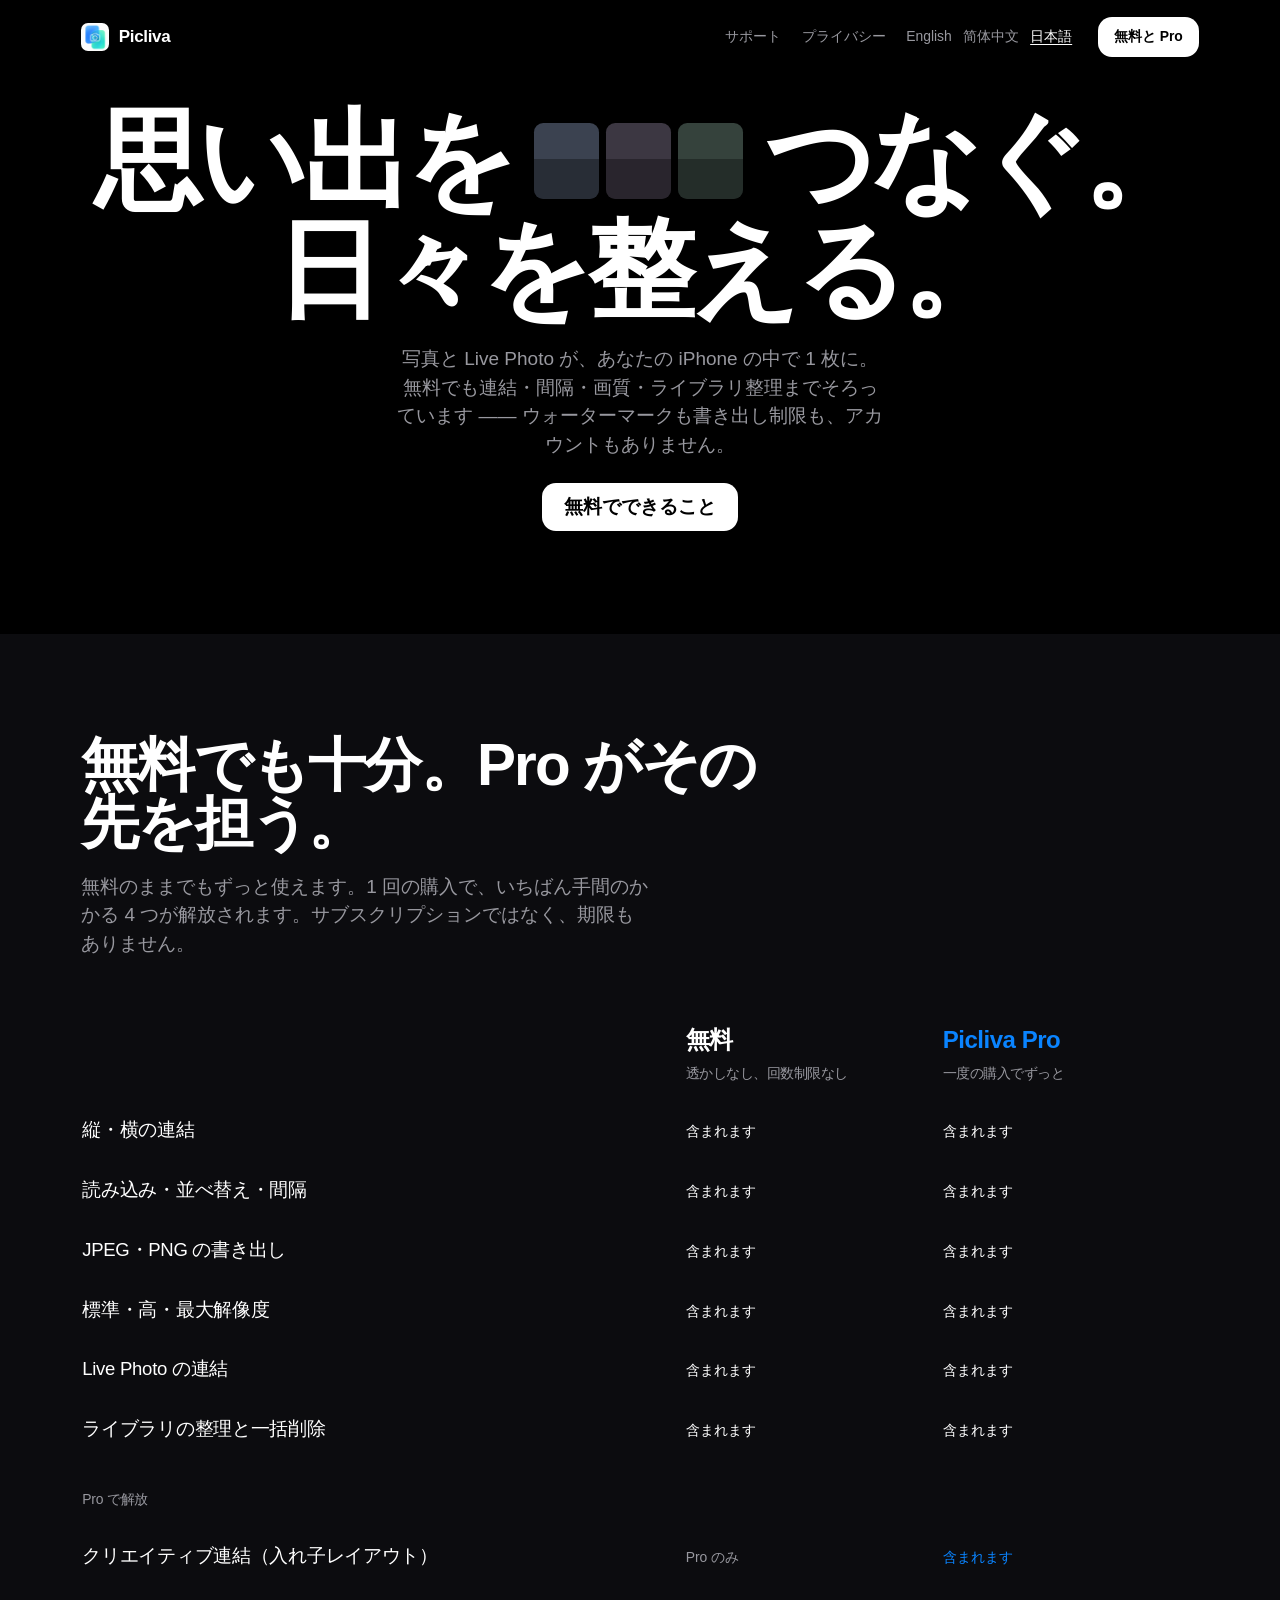
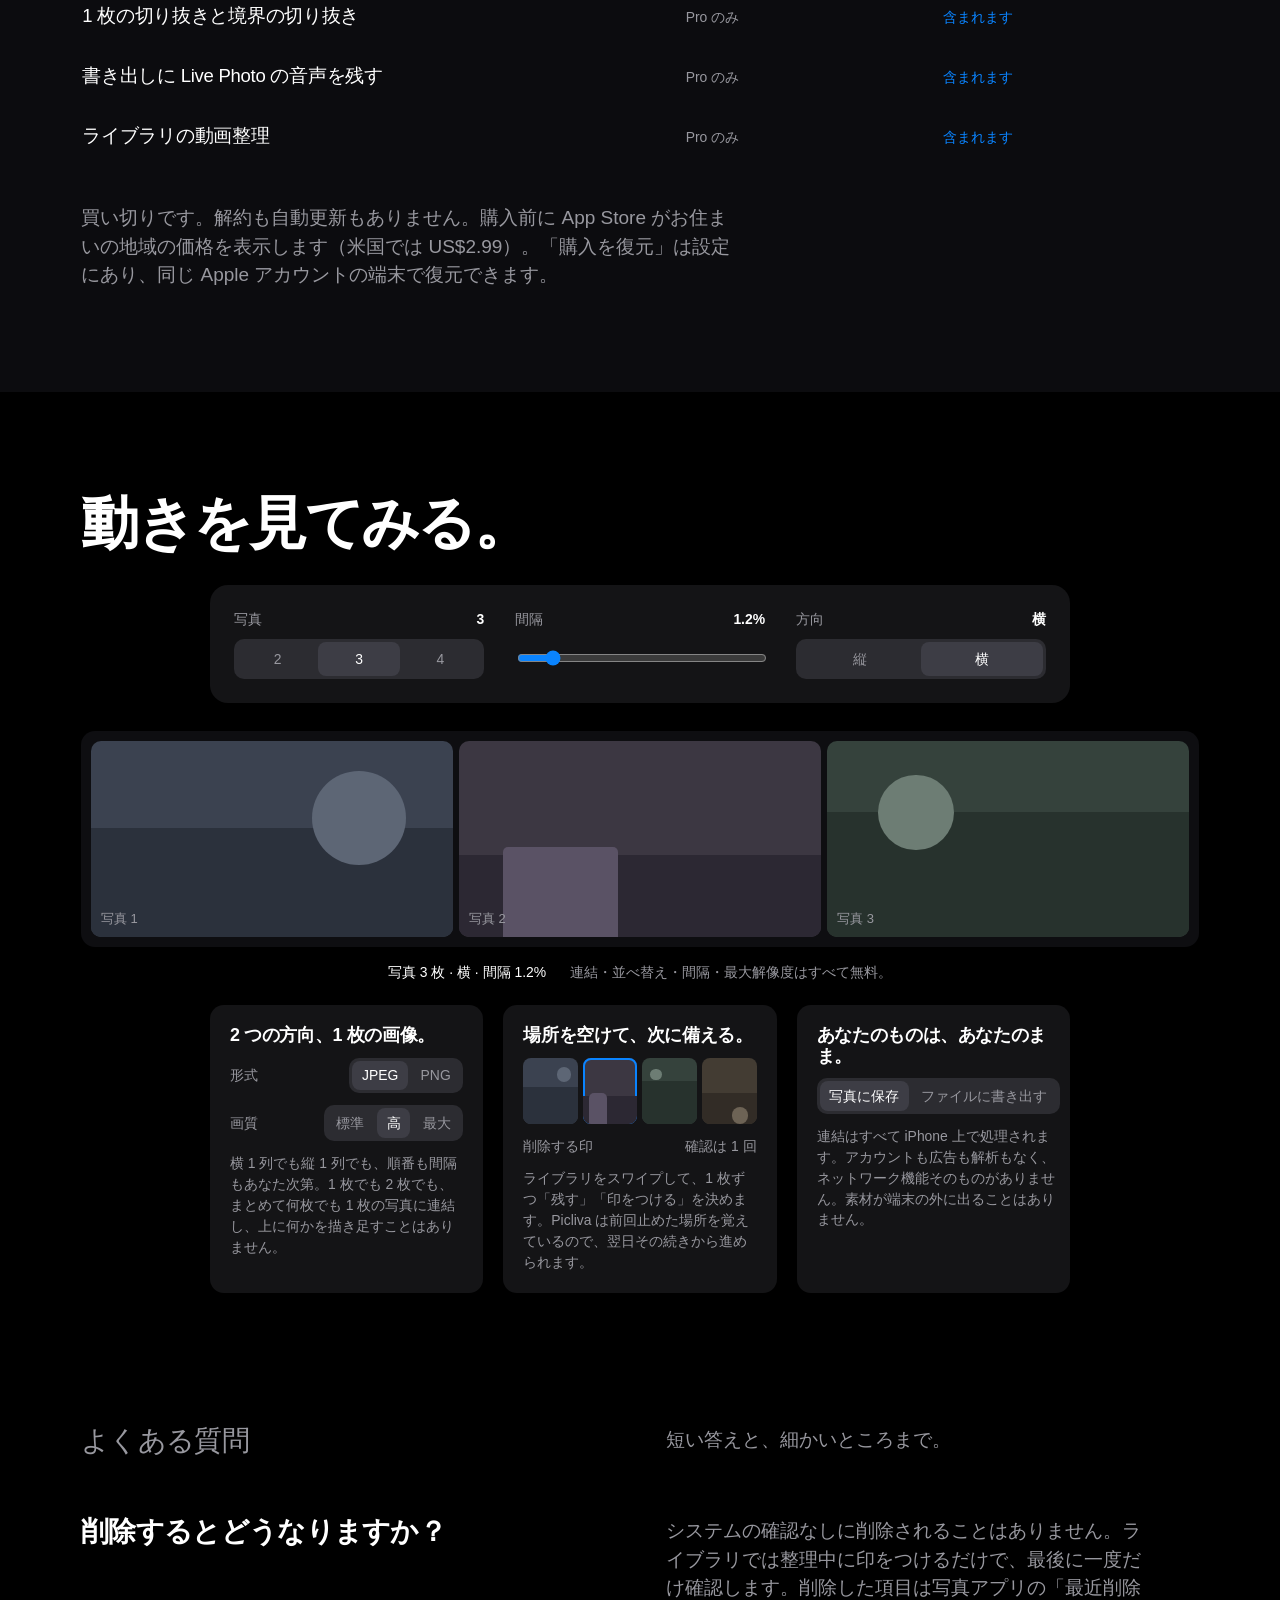
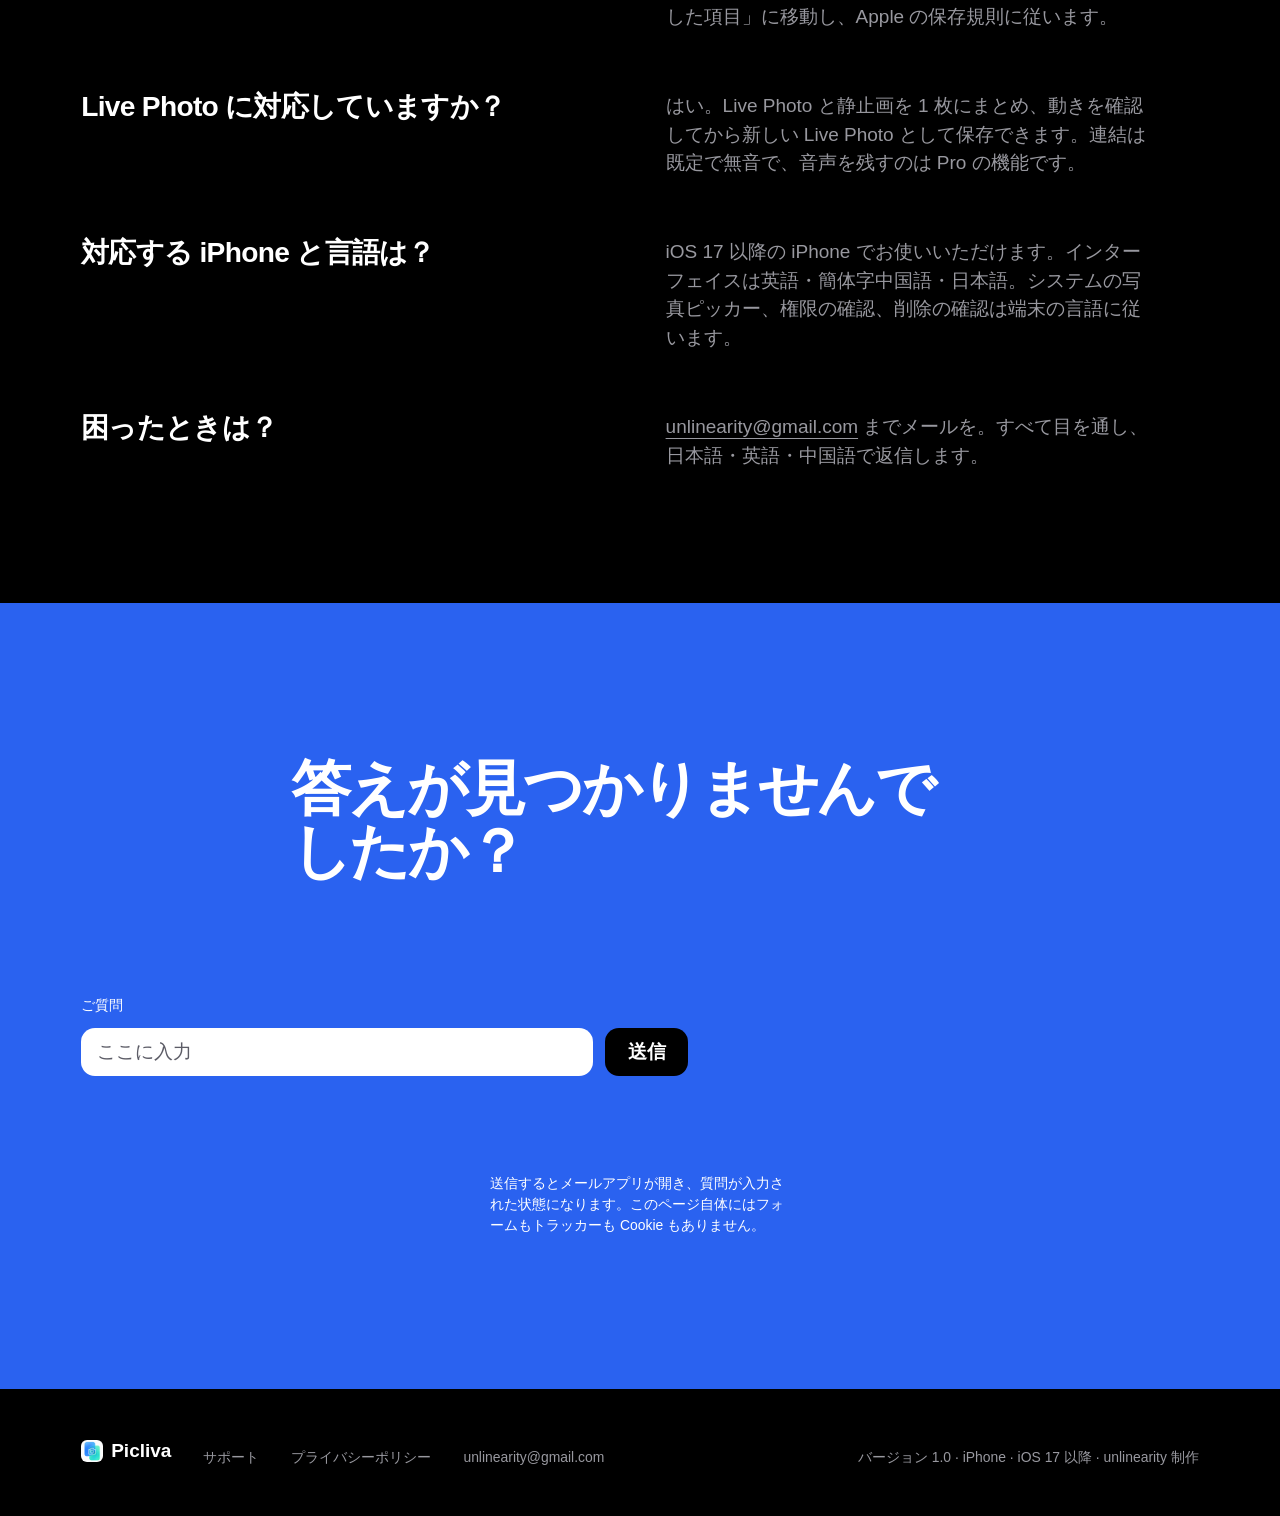
==== index-ja.html @ 8fb42577 "Add Picliva marketing site with support and privacy pages Rebuild the Picliva site as a three-langua" ====
<!doctype html>
<html lang="ja">
<head>
<meta charset="utf-8">
<meta name="viewport" content="width=device-width, initial-scale=1">
<meta name="color-scheme" content="dark">
<meta name="description" content="Picliva は写真と Live Photo を iPhone の上で 1 枚にまとめ、ライブラリの場所を空けます。無料で使えて、残りは買い切りで解放。">
<title>Picliva — 思い出をつなぐ、日々を整える</title>
<link rel="icon" href="assets/picliva.png">
<link rel="preconnect" href="https://api.fontshare.com">
<link rel="preconnect" href="https://cdn.fontshare.com" crossorigin>
<link href="https://api.fontshare.com/v2/css?f[]=general-sans@400,500,600,700&display=swap" rel="stylesheet">
<link rel="stylesheet" href="styles.css">
<script>document.documentElement.className += ' js';</script>
</head>
<body>
<a class="skip" href="#main">本文へ移動</a>

<header class="bar">
  <a class="brand" href="index-ja.html"><img src="assets/picliva.png" alt="" width="28" height="28">Picliva</a>
  <div class="barutility">
    <a href="support-ja.html">サポート</a>
    <a href="privacy-ja.html">プライバシー</a>
    <nav class="langs" aria-label="Language">
      <a lang="en" hreflang="en" href="index.html">English</a>
      <a lang="zh-Hans" hreflang="zh-Hans" href="index-zh-hans.html">简体中文</a>
      <a lang="ja" hreflang="ja" href="index-ja.html" aria-current="true">日本語</a>
    </nav>
  </div>
  <a class="btn small barcta" href="#plans">無料と Pro</a>
</header>

<main id="main">

  <section class="hero wrap">
    <h1 class="sentence" data-enter>
      <span class="line">思い出を<span class="strip" data-ui aria-hidden="true"><i></i><i></i><i></i></span>つなぐ。</span>
      <span class="line">日々を整える。</span>
    </h1>
    <p class="sub" data-enter style="--d:90ms">写真と Live&nbsp;Photo が、あなたの iPhone の中で 1 枚に。無料でも連結・間隔・画質・ライブラリ整理までそろっています &#8212;&#8212; ウォーターマークも書き出し制限も、アカウントもありません。</p>
    <p class="act" data-enter style="--d:140ms">
      <a class="btn" href="#plans">無料でできること</a>
    </p>
  </section>

  <section class="plans" id="plans">
   <div class="wrap">
    <h2 data-enter>無料でも十分。Pro がその先を担う。</h2>
    <p class="introrow" data-enter style="--d:80ms">無料のままでもずっと使えます。1 回の購入で、いちばん手間のかかる 4 つが解放されます。サブスクリプションではなく、期限もありません。</p>

    <table class="ptable" data-enter style="--d:120ms">
      <colgroup><col class="c1"><col class="c2"><col class="c3"></colgroup>
      <thead>
        <tr>
          <th scope="col">&nbsp;</th>
          <th scope="col" class="free">無料<span class="price">透かしなし、回数制限なし</span></th>
          <th scope="col" class="pro">Picliva Pro<span class="price">一度の購入でずっと</span></th>
        </tr>
      </thead>
      <tbody>
        <tr><th scope="row">縦・横の連結</th><td class="yes" data-plan="無料">含まれます</td><td class="yes" data-plan="Pro">含まれます</td></tr>
        <tr><th scope="row">読み込み・並べ替え・間隔</th><td class="yes" data-plan="無料">含まれます</td><td class="yes" data-plan="Pro">含まれます</td></tr>
        <tr><th scope="row">JPEG・PNG の書き出し</th><td class="yes" data-plan="無料">含まれます</td><td class="yes" data-plan="Pro">含まれます</td></tr>
        <tr><th scope="row">標準・高・最大解像度</th><td class="yes" data-plan="無料">含まれます</td><td class="yes" data-plan="Pro">含まれます</td></tr>
        <tr><th scope="row">Live Photo の連結</th><td class="yes" data-plan="無料">含まれます</td><td class="yes" data-plan="Pro">含まれます</td></tr>
        <tr><th scope="row">ライブラリの整理と一括削除</th><td class="yes" data-plan="無料">含まれます</td><td class="yes" data-plan="Pro">含まれます</td></tr>

        <tr class="group"><th scope="colgroup" colspan="3">Pro で解放</th></tr>
        <tr><th scope="row">クリエイティブ連結（入れ子レイアウト）</th><td data-plan="無料">Pro のみ</td><td class="pro-only" data-plan="Pro">含まれます</td></tr>
        <tr><th scope="row">1 枚の切り抜きと境界の切り抜き</th><td data-plan="無料">Pro のみ</td><td class="pro-only" data-plan="Pro">含まれます</td></tr>
        <tr><th scope="row">書き出しに Live Photo の音声を残す</th><td data-plan="無料">Pro のみ</td><td class="pro-only" data-plan="Pro">含まれます</td></tr>
        <tr><th scope="row">ライブラリの動画整理</th><td data-plan="無料">Pro のみ</td><td class="pro-only" data-plan="Pro">含まれます</td></tr>
      </tbody>
    </table>

    <p class="foot" data-enter>買い切りです。解約も自動更新もありません。購入前に App Store がお住まいの地域の価格を表示します（米国では US$2.99）。「購入を復元」は設定にあり、同じ Apple アカウントの端末で復元できます。</p>
   </div>
  </section>

  <section class="work wrap" id="demo">
    <h2 data-enter>動きを見てみる。</h2>

    <div class="rail" data-enter style="--d:200ms">
      <div class="ctl" data-enter style="--d:60ms">
        <span class="lab">写真 <b data-out="count">3</b></span>
        <div class="seg" role="group" aria-label="連結する写真の枚数">
          <button type="button" data-count="2" aria-pressed="false">2</button>
          <button type="button" data-count="3" aria-pressed="true">3</button>
          <button type="button" data-count="4" aria-pressed="false">4</button>
        </div>
      </div>
      <div class="ctl" data-enter style="--d:120ms">
        <span class="lab">間隔 <b data-out="gap">1.2%</b></span>
        <input type="range" min="0" max="10" step="0.1" value="1.2" aria-label="写真の間隔">
      </div>
      <div class="ctl" data-enter style="--d:180ms">
        <span class="lab">方向 <b data-out="dir">横</b></span>
        <div class="seg" role="group" aria-label="連結の方向">
          <button type="button" data-dir="vertical" aria-pressed="false">縦</button>
          <button type="button" data-dir="horizontal" aria-pressed="true">横</button>
        </div>
      </div>
    </div>

    <div class="demo">
      <div class="board" id="board" data-ui data-dir="horizontal" role="img" aria-label="写真 3 枚を横 1 列に連結した状態。間隔は自由に変えられます。"></div>
      <div class="boardmeta">
        <span class="live" data-out="live">写真 3 枚 &#183; 横 &#183; 間隔 1.2%</span>
        <span class="free">連結・並べ替え・間隔・最大解像度はすべて無料。</span>
      </div>

      <div class="flow" data-enter style="--d:240ms">
        <div class="flowcell" data-ui role="img" aria-label="書き出しの設定：JPEG または PNG、標準・高・最大解像度。">
          <p class="ftitle">2 つの方向、1 枚の画像。</p>
          <div class="frow"><span>形式</span><span class="chips"><i class="on">JPEG</i><i>PNG</i></span></div>
          <div class="frow"><span>画質</span><span class="chips"><i>標準</i><i class="on">高</i><i>最大</i></span></div>
          <p class="fnote">横 1 列でも縦 1 列でも、順番も間隔もあなた次第。1 枚でも 2 枚でも、まとめて何枚でも 1 枚の写真に連結し、上に何かを描き足すことはありません。</p>
        </div>
        <div class="flowcell" data-ui role="img" aria-label="ライブラリの整理：削除する印をつけ、最後にシステムの確認は 1 回だけ。">
          <p class="ftitle">場所を空けて、次に備える。</p>
          <div class="fthumbs" aria-hidden="true"><i class="shot"></i><i class="shot v2 marked"></i><i class="shot v3"></i><i class="shot v4"></i></div>
          <div class="frow"><span>削除する印</span><span>確認は 1 回</span></div>
          <p class="fnote">ライブラリをスワイプして、1 枚ずつ「残す」「印をつける」を決めます。Picliva は前回止めた場所を覚えているので、翌日その続きから進められます。</p>
        </div>
        <div class="flowcell" data-ui role="img" aria-label="保存：写真に保存するかファイルに書き出す。常に新しい項目として保存されます。">
          <p class="ftitle">あなたのものは、あなたのまま。</p>
          <div class="frow"><span class="chips"><i class="on">写真に保存</i><i>ファイルに書き出す</i></span></div>
          <p class="fnote">連結はすべて iPhone 上で処理されます。アカウントも広告も解析もなく、ネットワーク機能そのものがありません。素材が端末の外に出ることはありません。</p>
        </div>
      </div>
    </div>
  </section>

  <section class="faq wrap">
    <div class="faqrow head"><h3 data-enter>よくある質問</h3><p data-enter style="--d:60ms">短い答えと、細かいところまで。</p></div>
    <div class="faqrow"><h3 data-enter>削除するとどうなりますか？</h3><p data-enter style="--d:60ms">システムの確認なしに削除されることはありません。ライブラリでは整理中に印をつけるだけで、最後に一度だけ確認します。削除した項目は写真アプリの「最近削除した項目」に移動し、Apple の保存規則に従います。</p></div>
    <div class="faqrow"><h3 data-enter>Live Photo に対応していますか？</h3><p data-enter style="--d:60ms">はい。Live Photo と静止画を 1 枚にまとめ、動きを確認してから新しい Live Photo として保存できます。連結は既定で無音で、音声を残すのは Pro の機能です。</p></div>
    <div class="faqrow"><h3 data-enter>対応する iPhone と言語は？</h3><p data-enter style="--d:60ms">iOS 17 以降の iPhone でお使いいただけます。インターフェイスは英語・簡体字中国語・日本語。システムの写真ピッカー、権限の確認、削除の確認は端末の言語に従います。</p></div>
    <div class="faqrow"><h3 data-enter>困ったときは？</h3><p data-enter style="--d:60ms"><a class="link" href="mailto:unlinearity@gmail.com">unlinearity@gmail.com</a> までメールを。すべて目を通し、日本語・英語・中国語で返信します。</p></div>
  </section>

  <section class="ask" id="ask">
    <div class="in">
      <p class="closing" data-enter>答えが見つかりませんでしたか？</p>
      <form class="askform" id="askform">
        <label for="q">ご質問</label>
        <input id="q" type="text" placeholder="ここに入力" autocomplete="off">
        <button type="submit" class="btn">送信</button>
      </form>
      <p class="hint" data-enter style="--d:80ms">送信するとメールアプリが開き、質問が入力された状態になります。このページ自体にはフォームもトラッカーも Cookie もありません。</p>
    </div>
  </section>

</main>

<footer>
  <div class="in">
    <span class="brandline"><img src="assets/picliva.png" alt="" width="22" height="22">Picliva</span>
    <a href="support-ja.html">サポート</a>
    <a href="privacy-ja.html">プライバシーポリシー</a>
    <a href="mailto:unlinearity@gmail.com">unlinearity@gmail.com</a>
    <p class="sp">バージョン 1.0 &#183; iPhone &#183; iOS 17 以降 &#183; unlinearity 制作</p>
  </div>
</footer>

<script>
(function () {
  var strip = document.querySelector('.strip');
  var board = document.getElementById('board');
  var out = {
    count: document.querySelector('[data-out="count"]'),
    gap: document.querySelector('[data-out="gap"]'),
    dir: document.querySelector('[data-out="dir"]'),
    live: document.querySelector('[data-out="live"]')
  };
  var state = { count: 3, gap: 1.2, dir: 'horizontal' };
  var DIR = { horizontal: '\u6a2a', vertical: '\u7e26' };
  var PHOTO = '\u5199\u771f ';

  function tile(index) {
    var s = document.createElement('span');
    s.className = 'slot shot v' + (index % 4 + 1);
    var n = document.createElement('span');
    n.className = 'sn';
    s.appendChild(n);
    return s;
  }

  function render() {
    while (board.children.length > state.count) board.removeChild(board.lastChild);
    while (board.children.length < state.count) board.appendChild(tile(board.children.length));
    for (var i = 0; i < board.children.length; i++) {
      var label = board.children[i].querySelector('.sn');
      if (label) label.textContent = state.count > 1 ? PHOTO + (i + 1) : PHOTO;
    }
    board.setAttribute('data-dir', state.dir);
    board.style.setProperty('--board-gap', (2 + state.gap * 4).toFixed(1) + 'px');
    strip.style.setProperty('--gapem', (0.05 + state.gap * 0.015).toFixed(3) + 'em');
    if (out.count) out.count.textContent = String(state.count);
    if (out.gap) out.gap.textContent = state.gap.toFixed(1) + '%';
    if (out.dir) out.dir.textContent = DIR[state.dir];
    if (out.live) out.live.textContent = '\u5199\u771f ' + state.count + ' \u679a \u00b7 ' + DIR[state.dir] + ' \u00b7 \u9593\u9694 ' + state.gap.toFixed(1) + '%';
    document.querySelectorAll('[data-count]').forEach(function (b) {
      b.setAttribute('aria-pressed', b.dataset.count === String(state.count) ? 'true' : 'false');
    });
    document.querySelectorAll('[data-dir]').forEach(function (b) {
      if (b.hasAttribute('aria-pressed')) b.setAttribute('aria-pressed', b.dataset.dir === state.dir ? 'true' : 'false');
    });
  }

  document.querySelectorAll('[data-count]').forEach(function (b) {
    b.addEventListener('click', function () { state.count = Number(b.dataset.count); render(); });
  });
  document.querySelectorAll('.seg [data-dir]').forEach(function (b) {
    b.addEventListener('click', function () { state.dir = b.dataset.dir; render(); });
  });
  var range = document.querySelector('input[type="range"]');
  if (range) range.addEventListener('input', function () { state.gap = Number(range.value); render(); });
  render();

  var items = document.querySelectorAll('[data-enter], .sentence');
  if (!('IntersectionObserver' in window)) {
    items.forEach(function (el) { el.classList.add('in'); });
  } else {
    var io = new IntersectionObserver(function (entries) {
      entries.forEach(function (e) {
        if (e.isIntersecting) { e.target.classList.add('in'); io.unobserve(e.target); }
      });
    }, { rootMargin: '0px 0px -10% 0px', threshold: 0.1 });
    items.forEach(function (el) { io.observe(el); });
  }

  var form = document.getElementById('askform');
  if (form) form.addEventListener('submit', function (e) {
    e.preventDefault();
    var q = document.getElementById('q').value.trim();
    var subject = encodeURIComponent('Picliva\uff1a' + (q || '\u3054\u8cea\u554f'));
    var body = encodeURIComponent(q ? q + '\n\n\uff08\u30a2\u30d7\u30ea\u306e\u30d0\u30fc\u30b8\u30e7\u30f3\u3001iOS \u306e\u30d0\u30fc\u30b8\u30e7\u30f3\u3001\u7aef\u672b\u306e\u6a5f\u7a2e\u3092\u3044\u305f\u3060\u3051\u308b\u3068\u52a9\u304b\u308a\u307e\u3059\u3002\uff09' : '');
    window.location.href = 'mailto:unlinearity@gmail.com?subject=' + subject + '&body=' + body;
  });
})();
</script>
</body>
</html>
---- styles.css ----
/* Picliva site.
   Black ground, one blue accent, flat surfaces only.
   Type: General Sans. No gradients, no shadows at rest, no 1px rules, no uppercase labels. */

:root {
  --bg: #000000;
  --ink: #ffffff;
  --muted: #98989f;
  --surface: #141416;
  --surface-2: #1e1e21;
  --surface-3: #2c2c31;
  --surface-4: #3d3d45;
  --field-tone: #0c0c0f;
  --panel: #17171b;
  --slot: #32323a;
  --accent: #0a84ff;
  --blue: #2a62f0;
  --btn-bg: #ffffff;
  --btn-ink: #000000;

  --step-small: clamp(0.8125rem, 0.79rem + 0.1vw, 0.875rem);
  --step-body: clamp(1.0625rem, 1rem + 0.25vw, 1.1875rem);
  --step-head: clamp(1.875rem, 1.25rem + 3vw, 3.75rem);

  --gut: clamp(1.25rem, 4vw, 3.5rem);
  --maxw: 1220px;
  --radius: 14px;
  --space: clamp(4rem, 8vw, 7rem);
}

*, *::before, *::after { box-sizing: border-box; }

html { -webkit-text-size-adjust: 100%; scroll-behavior: smooth; overflow-x: clip; }
@media (prefers-reduced-motion: reduce) { html { scroll-behavior: auto; } }

body {
  margin: 0;
  background: var(--bg);
  color: var(--ink);
  font-family: "General Sans", -apple-system, BlinkMacSystemFont, "Segoe UI",
               "Hiragino Sans", "Noto Sans JP", "PingFang SC", sans-serif;
  font-size: var(--step-body);
  line-height: 1.5;
  font-weight: 400;
  -webkit-font-smoothing: antialiased;
}

img { max-width: 100%; height: auto; display: block; }
a { color: inherit; }
p { margin: 0; }
h1, h2, h3 { margin: 0; font-weight: 700; letter-spacing: -0.03em; line-height: 1.0; }

.wrap { max-width: var(--maxw); margin-inline: auto; padding-inline: var(--gut); }
.muted { color: var(--muted); }

:focus-visible { outline: 3px solid var(--accent); outline-offset: 3px; border-radius: 6px; }

.skip {
  position: absolute; left: -9999px; top: 0; z-index: 20;
  background: var(--ink); color: var(--bg); padding: 0.7rem 1rem;
  border-radius: 0 0 var(--radius) 0; font-weight: 600; text-decoration: none;
}
.skip:focus { left: 0; }

/* ---------- bar ---------- */
.bar {
  display: grid; grid-template-columns: auto 1fr auto; align-items: center;
  column-gap: clamp(0.9rem, 2vw, 1.75rem); row-gap: 0.6rem;
  padding-block: 1.05rem; max-width: var(--maxw); margin-inline: auto;
  padding-inline: var(--gut);
}
.brand {
  display: inline-flex; align-items: center; gap: 0.6rem;
  font-weight: 700; letter-spacing: -0.02em; font-size: 1.0625rem; text-decoration: none;
}
.brand img { width: 28px; height: 28px; border-radius: 7px; }
.barutility {
  display: flex; flex-wrap: wrap; align-items: center; justify-self: end;
  gap: 0.45rem clamp(0.7rem, 1.6vw, 1.4rem);
}
.barutility > a { text-decoration: none; font-size: var(--step-small); color: var(--muted); }
.barutility > a:hover, .barutility > a:focus-visible { color: var(--ink); }
.barutility > a[aria-current="page"] { color: var(--ink); }
.barutility .langs { gap: 0.7rem; }
.barcta { justify-self: end; }
@media (max-width: 700px) {
  .bar { grid-template-columns: 1fr auto; }
  .bar .brand { grid-area: 1 / 1; }
  .barcta { grid-area: 1 / 2; }
  .barutility { grid-area: 2 / 1 / 3 / 3; justify-self: start; }
}

.btn {
  display: inline-flex; align-items: center; justify-content: center;
  min-height: 48px; padding: 0 1.4rem;
  background: var(--btn-bg); color: var(--btn-ink);
  border: 0; border-radius: var(--radius);
  font: inherit; font-weight: 600; font-size: var(--step-body);
  text-decoration: none; cursor: pointer;
  transition: transform 140ms ease, background-color 140ms ease;
}
.btn:hover { background: #e6e6ea; }
.btn:active { transform: scale(0.97); }
.btn.alt { background: var(--surface-2); color: var(--ink); }
.btn.alt:hover { background: var(--surface-3); }
.btn.small { min-height: 40px; padding: 0 1rem; font-size: var(--step-small); }

.link { color: var(--muted); text-decoration: underline; text-underline-offset: 0.25em; }
.link:hover { color: var(--ink); }

/* ---------- hero ---------- */
.hero { padding-block: clamp(1.25rem, 3.4vw, 2.25rem) 0; text-align: center; }
.hero .sentence {
  font-size: clamp(2.25rem, 9.2vw, 6.75rem);
  line-height: 0.95; letter-spacing: -0.045em;
  margin-inline: auto;
  display: flex; flex-direction: column; gap: 0.06em;
}
.hero .sentence .line { display: block; white-space: nowrap; }

.strip {
  display: inline-flex; flex-direction: row; align-items: stretch;
  gap: var(--gapem, 0.11em);
  height: 0.7em; margin-inline: 0.2em;
  vertical-align: baseline; position: relative; top: 0.01em;
}
.strip i {
  display: block; width: 0.6em; height: 100%; border-radius: 0.085em;
  background: #3b4250; position: relative; overflow: hidden;
}
.strip i::before {
  content: ""; position: absolute; inset: auto 0 0 0; height: 52%; background: rgba(0, 0, 0, 0.32);
}
.strip i:nth-child(2) { background: #3c3742; }
.strip i:nth-child(3) { background: #35423c; }
.strip i:nth-child(4) { background: #433c33; }

.hero .sub { margin: clamp(1rem, 2vw, 1.5rem) auto 0; max-width: 46ch; color: var(--muted); }
.hero .act { margin-top: clamp(1.25rem, 2vw, 1.5rem); display: flex; flex-wrap: wrap; gap: 0.75rem; justify-content: center; }

/* ---------- control rail ---------- */
.rail {
  margin: clamp(1.5rem, 2.6vw, 2rem) auto 0;
  display: grid; grid-template-columns: repeat(3, minmax(0, 1fr));
  gap: clamp(1rem, 2.4vw, 2rem);
  background: var(--surface); border-radius: 18px;
  padding: clamp(1rem, 2vw, 1.5rem);
  max-width: 860px; text-align: left;
}
@media (max-width: 760px) { .rail { grid-template-columns: 1fr; } }
.ctl { display: grid; gap: 0.6rem; align-content: start; }
.ctl .lab { font-size: var(--step-small); color: var(--muted); display: flex; justify-content: space-between; gap: 0.75rem; }
.ctl .lab b { color: var(--ink); font-weight: 600; font-variant-numeric: tabular-nums; }
.seg { display: flex; background: var(--surface-3); border-radius: 10px; padding: 3px; }
.seg > * {
  flex: 1; min-height: 34px; padding: 0 0.5rem;
  display: inline-flex; align-items: center; justify-content: center;
  border: 0; border-radius: 8px; background: transparent; color: var(--muted);
  font: inherit; font-size: var(--step-small); font-weight: 500; cursor: pointer;
  transition: background-color 140ms ease, color 140ms ease;
}
.seg > [aria-pressed="true"], .seg > .on { background: var(--surface-4); color: var(--ink); }
input[type="range"] { width: 100%; accent-color: var(--accent); min-height: 34px; }

/* ---------- hero board (interface fragment) ---------- */
.board {
  display: grid; gap: var(--board-gap, 8px);
  height: clamp(215px, 24vh, 250px);
  background: #0e0e11; border-radius: var(--radius); padding: 10px;
}
.board[data-dir="horizontal"] { grid-auto-flow: column; grid-auto-columns: minmax(0, 1fr); }
.board[data-dir="vertical"] { grid-auto-flow: row; grid-auto-rows: minmax(0, 1fr); }
.slot { background: var(--slot); border-radius: 10px; }
.board .slot { position: relative; overflow: hidden; }

/* Stand-ins for photographs: one flat tone plus two quiet shapes, drawn in CSS.
   No gradients, no stock imagery — an abstract frame that still reads as a picture. */
.shot { position: relative; overflow: hidden; background: #3b4250; }
.shot::before {
  content: ""; position: absolute; inset: auto 0 0 0; height: 56%; background: #2b313c;
}
.shot::after {
  content: ""; position: absolute; top: 15%; right: 13%;
  width: 26%; aspect-ratio: 1 / 1; border-radius: 50%; background: #5d6675;
}
.shot.v2 { background: #3c3742; }
.shot.v2::before { height: 42%; background: #2c2833; }
.shot.v2::after {
  top: auto; right: auto; bottom: 0; left: 12%;
  width: 32%; aspect-ratio: auto; height: 46%;
  border-radius: 5px 5px 0 0; background: #5a5265;
}
.shot.v3 { background: #35423c; }
.shot.v3::before { height: 64%; background: #27322d; }
.shot.v3::after { top: 17%; right: auto; left: 14%; width: 21%; background: #6d7d74; }
.shot.v4 { background: #433c33; }
.shot.v4::before { height: 47%; background: #322c26; }
.shot.v4::after { top: auto; right: 15%; bottom: 0; width: 30%; background: #6d6355; }
.shot > .sn { z-index: 1; }
.board .sn {
  position: absolute; left: 0.6rem; bottom: 0.55rem;
  font-size: 0.8125rem; color: var(--muted); white-space: nowrap;
}
.demo { margin-top: clamp(1.25rem, 2.2vw, 1.75rem); }
.boardmeta {
  margin-top: 0.9rem; display: flex; flex-wrap: wrap; gap: 0.35rem 1.5rem;
  justify-content: center; align-items: baseline;
}
.boardmeta .live { font-size: var(--step-small); color: var(--ink); font-weight: 500; }
.boardmeta .free { font-size: var(--step-small); color: var(--muted); }

/* The two interface fragments that used to sit in the colour fields — export
   settings and library review — folded into the single demo module above. */
.flow {
  margin: clamp(1rem, 2vw, 1.4rem) auto 0;
  display: grid; grid-template-columns: repeat(auto-fit, minmax(210px, 1fr));
  gap: clamp(0.75rem, 1.6vw, 1.25rem);
  max-width: 860px; text-align: left;
}
.flowcell {
  background: var(--surface); border-radius: var(--radius);
  padding: clamp(0.9rem, 1.8vw, 1.25rem);
  display: grid; gap: 0.75rem; align-content: start;
}
.flowcell .ftitle {
  font-size: clamp(1.0625rem, 1.4vw, 1.25rem); color: var(--ink);
  font-weight: 600; letter-spacing: -0.02em; line-height: 1.15;
}
.flowcell .frow {
  display: flex; align-items: center; justify-content: space-between;
  gap: 0.75rem; font-size: var(--step-small); color: var(--muted);
}
.flowcell .fnote { font-size: var(--step-small); color: var(--muted); }
.chips { display: flex; gap: 3px; background: var(--surface-3); border-radius: 10px; padding: 3px; }
.chips i {
  font-style: normal; padding: 0.28rem 0.6rem; border-radius: 8px;
  font-size: var(--step-small); color: var(--muted); white-space: nowrap;
}
.chips i.on { background: var(--surface-4); color: var(--ink); }
.fthumbs { display: grid; grid-template-columns: repeat(4, minmax(0, 1fr)); gap: 5px; }
.fthumbs i { display: block; height: clamp(52px, 7vw, 66px); border-radius: 8px; }
.fthumbs .marked { outline: 2px solid var(--accent); outline-offset: -2px; }
.ftrack { display: block; height: 6px; border-radius: 999px; background: var(--surface-3); overflow: hidden; }
.ftrack i { display: block; height: 100%; border-radius: 999px; background: var(--accent); }

/* ---------- interface panels used inside the colour fields ---------- */
.panel {
  background: var(--panel); color: var(--ink);
  border-radius: var(--radius);
  padding: clamp(1.1rem, 2.2vw, 1.6rem);
  display: grid; gap: 0.9rem; align-content: space-between;
  min-height: 210px; align-self: stretch;
}
.panel .ptitle { font-size: var(--step-small); color: var(--muted); }
.panel .pnote { font-size: var(--step-small); color: var(--muted); }

/* ---------- demo section ---------- */
.work { margin-top: var(--space); }
.work h2 { font-size: var(--step-head); max-width: 22ch; letter-spacing: -0.045em; }

/* ---------- plans ---------- */
.plans { margin-top: var(--space); background: var(--field-tone); padding-block: var(--space); }
.plans h2 { font-size: var(--step-head); max-width: 22ch; }
.plans .introrow { margin-top: 1.25rem; color: var(--muted); max-width: 54ch; }

.ptable { margin-top: clamp(2rem, 4vw, 3rem); width: 100%; border-collapse: collapse; text-align: left; }
.ptable th, .ptable td { padding-block: clamp(0.7rem, 1.3vw, 1rem); vertical-align: baseline; }
.ptable thead th { font-size: var(--step-small); color: var(--muted); font-weight: 500; }
.ptable thead th.free, .ptable thead th.pro { font-size: clamp(1.125rem, 2vw, 1.5rem); color: var(--ink); font-weight: 700; letter-spacing: -0.02em; }
.ptable thead th.pro { color: var(--accent); }
.ptable thead .price { display: block; font-size: var(--step-small); color: var(--muted); font-weight: 400; margin-top: 0.3rem; }
.ptable tbody th { font-size: clamp(1.0625rem, 1.45vw, 1.3125rem); font-weight: 500; letter-spacing: -0.015em; }
.ptable tbody td { font-size: var(--step-small); color: var(--muted); }
.ptable tbody td.yes { color: var(--ink); }
.ptable tbody td.pro-only { color: var(--accent); }
.ptable tr.group th { font-size: var(--step-small); color: var(--muted); font-weight: 500; padding-top: 1.9rem; }
.ptable col.c1 { width: 54%; } .ptable col.c2 { width: 23%; } .ptable col.c3 { width: 23%; }

@media (max-width: 720px) {
  .ptable, .ptable tbody, .ptable tr, .ptable th, .ptable td { display: block; }
  .ptable thead { display: none; }
  .ptable tbody th { padding-bottom: 0.2rem; }
  .ptable tbody td { padding-block: 0.1rem; }
  .ptable tbody td::before { content: attr(data-plan) ": "; color: var(--muted); }
  .ptable tr.group { padding-top: 1.25rem; }
  .ptable tr { padding-bottom: 1rem; }
}

.plans .foot { margin-top: clamp(1.75rem, 3vw, 2.5rem); color: var(--muted); max-width: 62ch; }

/* ---------- faq ---------- */
.faq { margin-top: var(--space); }
.faqrow { display: grid; grid-template-columns: minmax(0, 1fr) minmax(0, 1fr); gap: clamp(1.25rem, 4vw, 3.5rem); padding-block: clamp(1.25rem, 2.4vw, 1.9rem); }
.faqrow h3 { font-size: clamp(1.375rem, 2.2vw, 2.125rem); font-weight: 600; letter-spacing: -0.025em; line-height: 1.1; }
.faqrow p { color: var(--muted); max-width: 46ch; }
.faqrow.head h3 { color: var(--muted); font-weight: 500; }
@media (max-width: 760px) {
  .faqrow { grid-template-columns: minmax(0, 1fr); gap: 0.5rem; padding-block: 1.25rem; }
  .faqrow h3 { font-size: 1.3125rem; }
}

/* ---------- closing ask ---------- */
.ask { margin-top: var(--space); background: var(--blue); color: #fff; }
.ask .in { max-width: var(--maxw); margin-inline: auto; padding: clamp(2.5rem, 6vw, 5rem) var(--gut); }
.ask .closing { font-size: clamp(1.875rem, 4.8vw, 3.75rem); letter-spacing: -0.04em; line-height: 1.05; max-width: 24ch; font-weight: 700; }
.askform { margin-top: clamp(1.5rem, 3vw, 2.25rem); display: flex; flex-wrap: wrap; gap: 0.75rem; align-items: center; }
.askform label { font-size: var(--step-small); width: 100%; }
.askform input[type="text"] {
  font: inherit; font-size: var(--step-body); color: #000; background: #fff;
  border: 0; border-radius: var(--radius); padding: 0 1rem; min-height: 48px;
  flex: 1 1 18rem; max-width: 32rem;
}
.askform input[type="text"]::placeholder { color: #5c5c66; }
.askform .btn { background: #000; color: #fff; }
.askform .btn:hover { background: #1c1c22; }
.ask .hint { margin-top: 1.25rem; font-size: var(--step-small); max-width: 52ch; }
.ask .links { margin-top: 1.5rem; display: flex; flex-wrap: wrap; gap: 0.5rem 1.5rem; align-items: baseline; }
.ask .links a { font-size: var(--step-small); text-decoration: none; }
.ask .links a:hover { text-decoration: underline; text-underline-offset: 0.25em; }

/* ---------- footer ---------- */
footer { padding-block: clamp(2rem, 4vw, 3rem); }
footer .in {
  max-width: var(--maxw); margin-inline: auto; padding-inline: var(--gut);
  display: flex; flex-wrap: wrap; gap: 0.6rem 2rem; align-items: baseline;
}
footer p, footer a { font-size: var(--step-small); color: var(--muted); }
footer a { text-decoration: none; }
footer a:hover { color: var(--ink); }
footer .brandline { display: inline-flex; align-items: center; gap: 0.5rem; color: var(--ink); font-weight: 600; }
footer .brandline img { width: 22px; height: 22px; border-radius: 6px; }
footer .sp { margin-left: auto; }

/* ---------- prose pages (privacy, support) ---------- */
.doc { max-width: 48rem; margin-inline: auto; padding-inline: var(--gut); }
.doc .intro { padding-block: clamp(2rem, 5vw, 3.5rem) clamp(1rem, 2vw, 1.5rem); }
.doc h1 { font-size: clamp(2.25rem, 6.5vw, 5rem); max-width: 20ch; letter-spacing: -0.04em; }
.doc .intro p { margin-top: 0.9rem; color: var(--muted); max-width: 48ch; }
.doc .date { font-size: var(--step-small); margin-top: 1rem; }
.doc section { padding-block: clamp(1.25rem, 2.4vw, 1.9rem); }
.doc section h2 { font-size: clamp(1.1875rem, 1.9vw, 1.5rem); letter-spacing: -0.02em; }
.doc section h2 + p { margin-top: 0.7rem; }
.doc section p, .doc section li { color: var(--muted); max-width: 64ch; }
.doc section p + p, .doc section ul, .doc section p + ul { margin-top: 0.7rem; }
.doc ul { padding-left: 1.1rem; margin: 0; }
.doc li + li { margin-top: 0.35rem; }
.doc b { color: var(--ink); font-weight: 600; }
.doc .panel { margin-top: 1.25rem; color: var(--ink); max-width: 34rem; }
.doc .cta { margin-top: clamp(1.5rem, 3vw, 2.25rem); display: flex; flex-wrap: wrap; gap: 0.75rem; }
.doc .mailto { display: inline-block; margin-top: 0.75rem; font-size: var(--step-small); }

.langs { display: flex; gap: 1rem; flex-wrap: wrap; }
.langs a { font-size: var(--step-small); color: var(--muted); text-decoration: none; }
.langs a[aria-current="true"] { color: var(--ink); text-decoration: underline; text-underline-offset: 0.25em; }

/* ---------- motion ---------- */
.js [data-enter] { opacity: 0; transform: translateY(14px); }
.js [data-enter].in {
  opacity: 1; transform: none;
  transition: opacity 380ms cubic-bezier(.2,.7,.2,1), transform 380ms cubic-bezier(.2,.7,.2,1);
  transition-delay: var(--d, 0ms);
}
.js .sentence .line { opacity: 0; transform: translateY(0.1em); }
.js .sentence.in .line {
  opacity: 1; transform: none;
  transition: opacity 420ms cubic-bezier(.2,.7,.2,1), transform 420ms cubic-bezier(.2,.7,.2,1);
}
.js .sentence.in .line:nth-child(2) { transition-delay: 90ms; }
.js .sentence.in .strip i { animation: slot-in 460ms cubic-bezier(.2,.7,.2,1) backwards; }
.js .sentence.in .strip i:nth-child(1) { animation-delay: 120ms; }
.js .sentence.in .strip i:nth-child(2) { animation-delay: 180ms; }
.js .sentence.in .strip i:nth-child(3) { animation-delay: 240ms; }
@keyframes slot-in { from { opacity: 0; transform: translateY(0.08em); } }
.js .board .slot { animation: slot-in 420ms cubic-bezier(.2,.7,.2,1) backwards; }
.board .slot:nth-child(2) { animation-delay: 70ms; }
.board .slot:nth-child(3) { animation-delay: 140ms; }
.board .slot:nth-child(4) { animation-delay: 210ms; }

@media (prefers-reduced-motion: reduce) {
  .js [data-enter], .js .sentence .line { opacity: 1 !important; transform: none !important; transition: none !important; }
  .js .sentence .strip i, .js .board .slot { animation: none !important; }
  .btn, .seg > * { transition: none !important; }
}
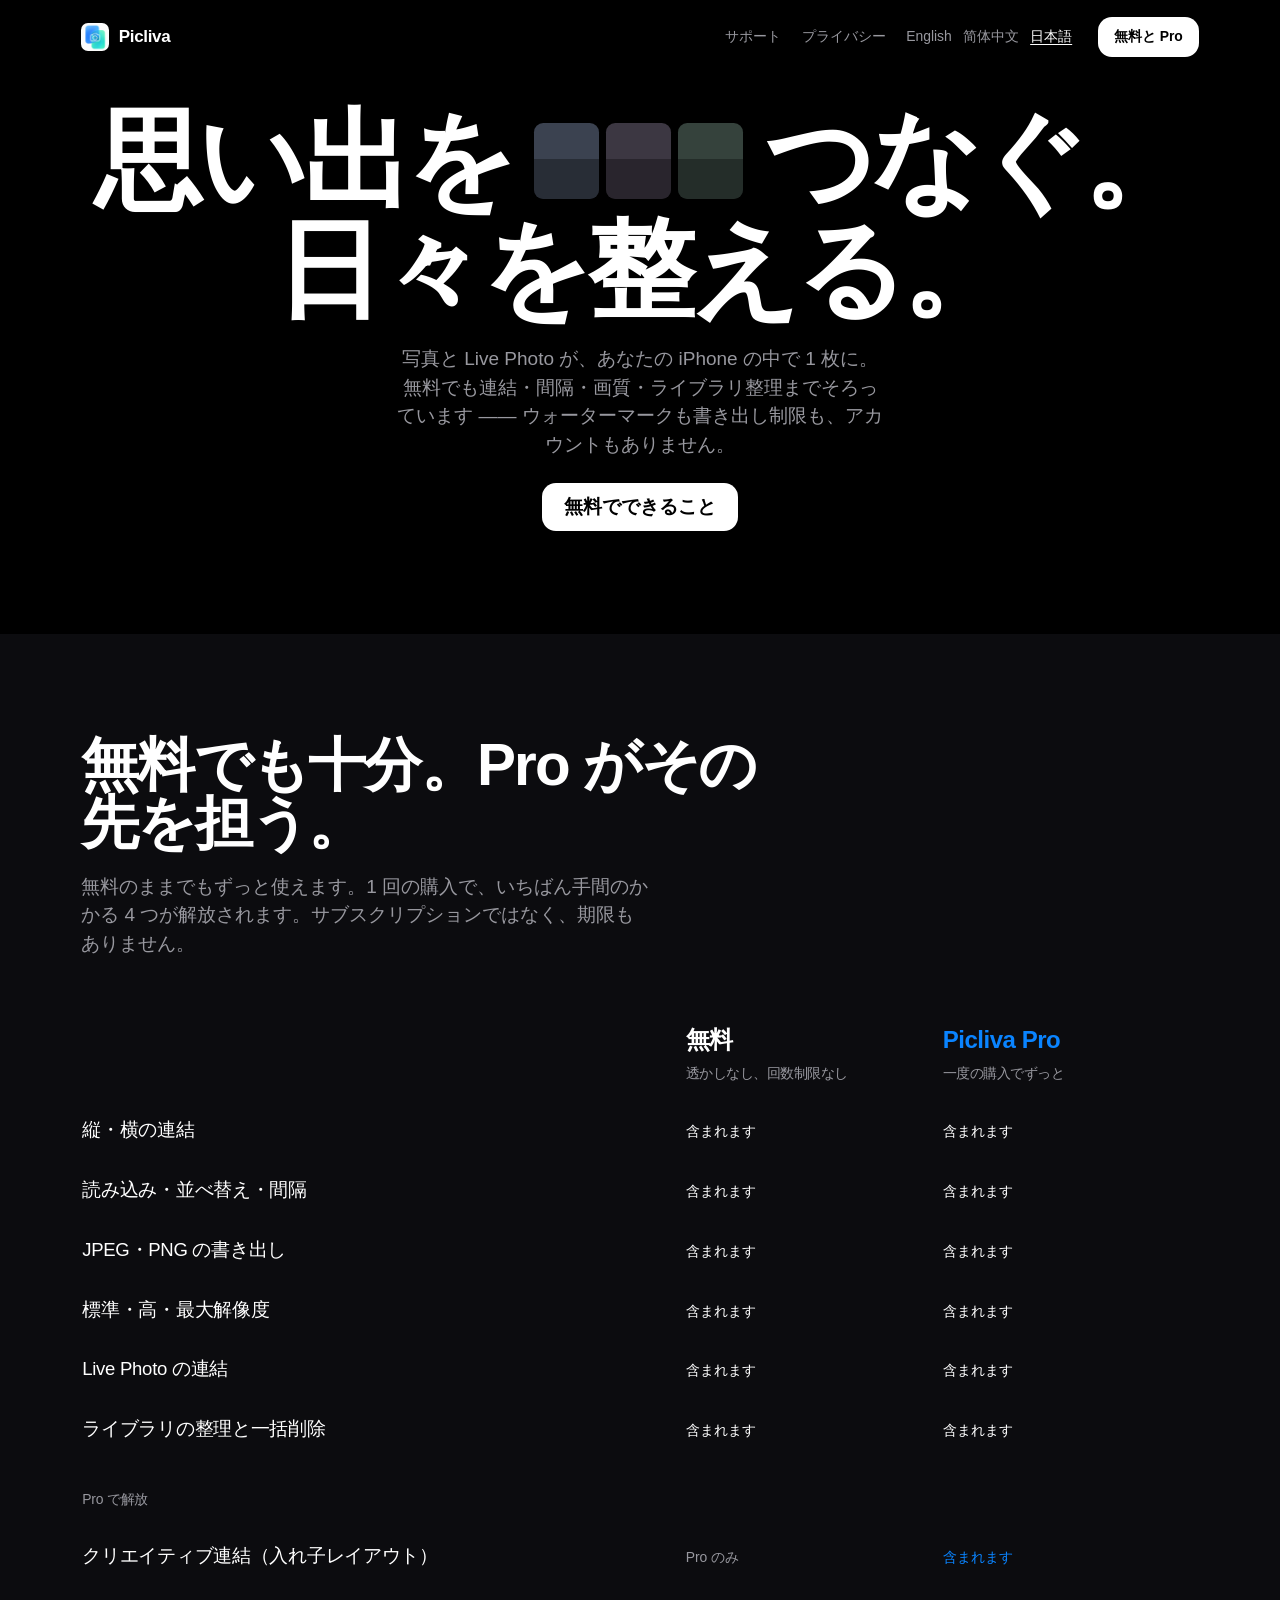
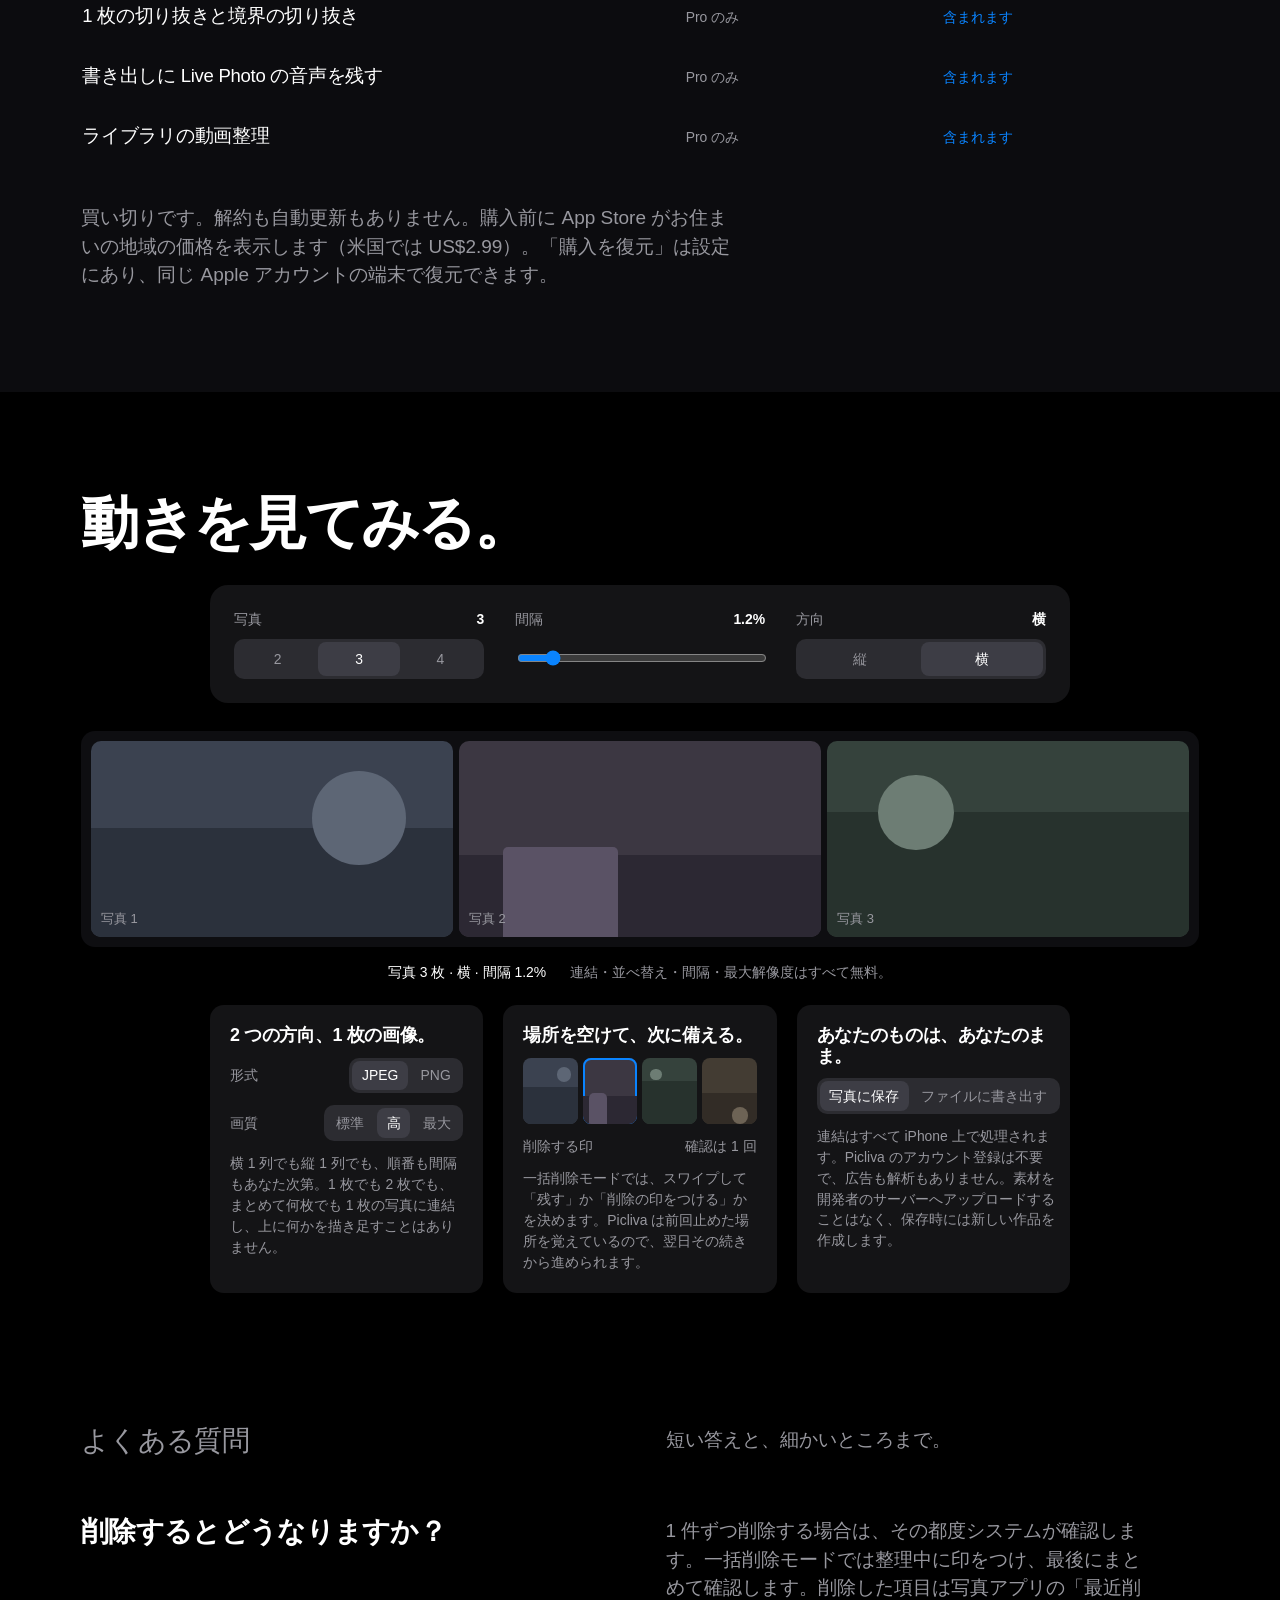
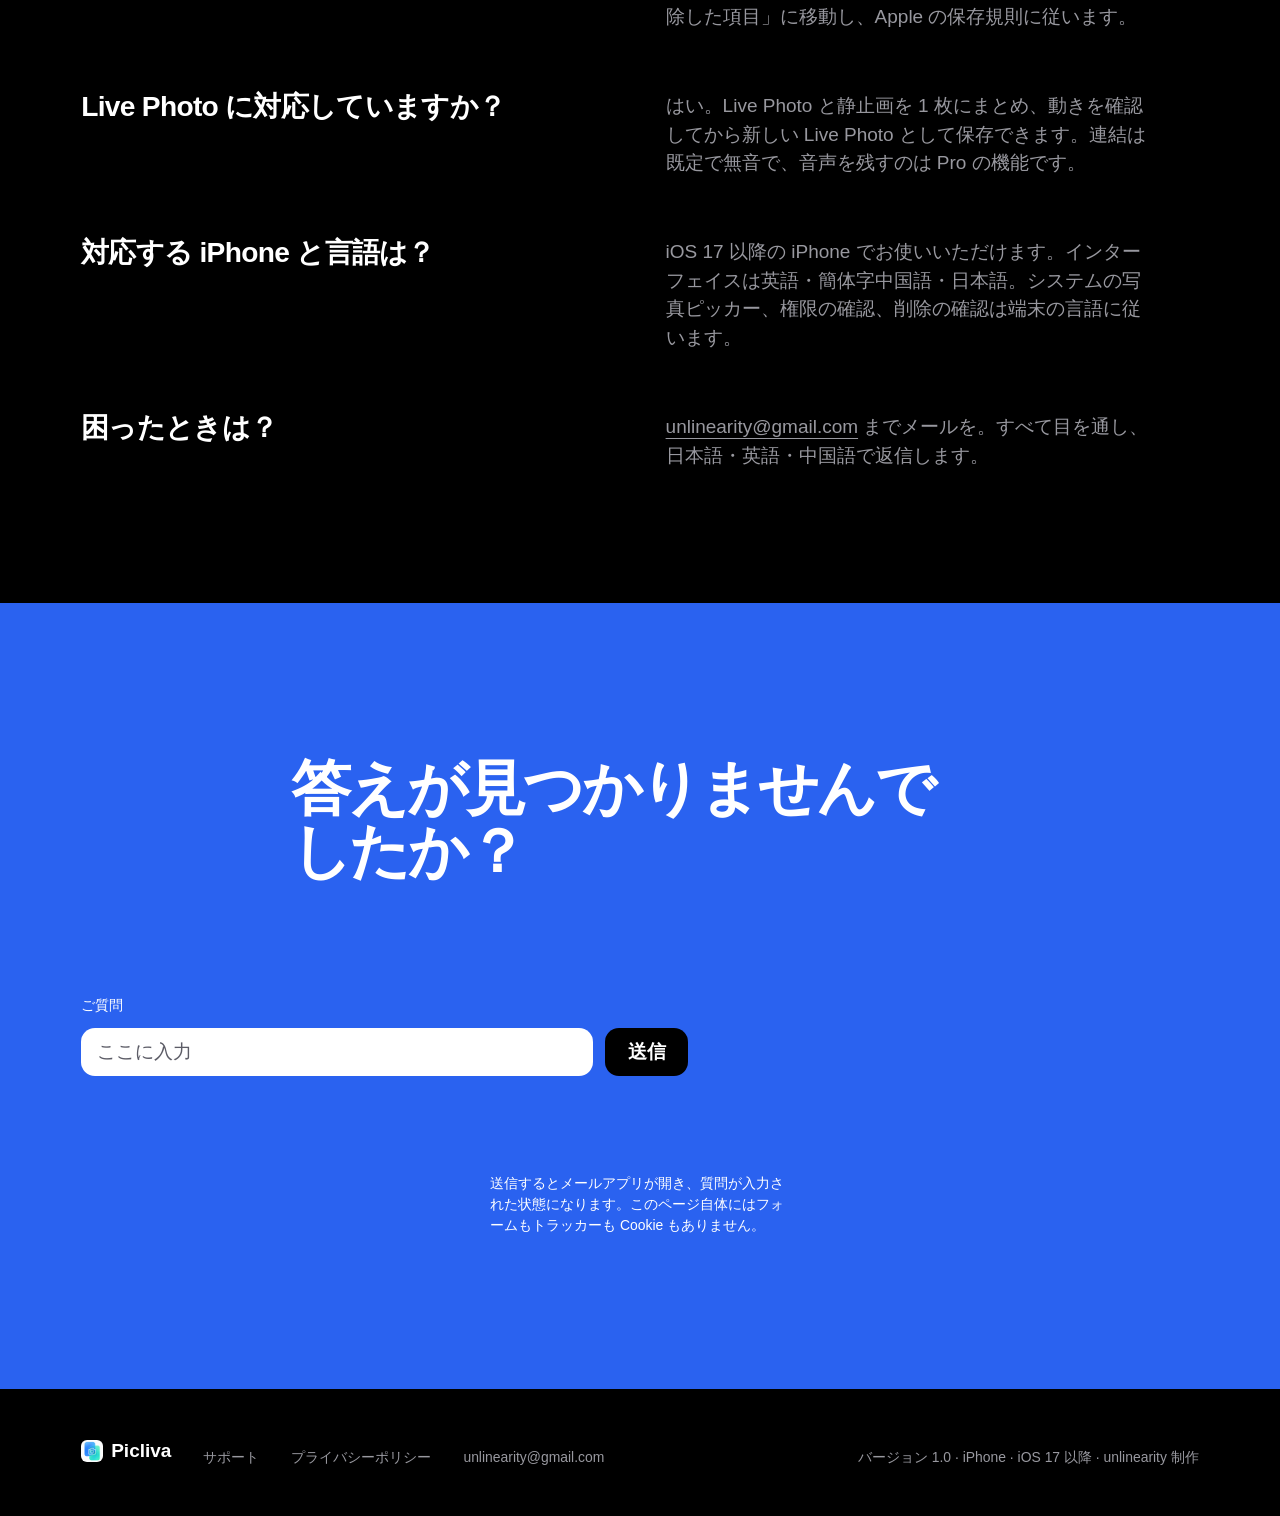
==== commit 5454b6ed: "Update privacy and library wording across the site Rework the nine pages and the repository README s" ====
--- a/index-ja.html
+++ b/index-ja.html
@@ -116,16 +116,16 @@
           <div class="frow"><span>画質</span><span class="chips"><i>標準</i><i class="on">高</i><i>最大</i></span></div>
           <p class="fnote">横 1 列でも縦 1 列でも、順番も間隔もあなた次第。1 枚でも 2 枚でも、まとめて何枚でも 1 枚の写真に連結し、上に何かを描き足すことはありません。</p>
         </div>
-        <div class="flowcell" data-ui role="img" aria-label="ライブラリの整理：削除する印をつけ、最後にシステムの確認は 1 回だけ。">
+        <div class="flowcell" data-ui role="img" aria-label="ライブラリの一括整理：削除する印をつけ、最後にまとめてシステムで確認します。">
           <p class="ftitle">場所を空けて、次に備える。</p>
           <div class="fthumbs" aria-hidden="true"><i class="shot"></i><i class="shot v2 marked"></i><i class="shot v3"></i><i class="shot v4"></i></div>
           <div class="frow"><span>削除する印</span><span>確認は 1 回</span></div>
-          <p class="fnote">ライブラリをスワイプして、1 枚ずつ「残す」「印をつける」を決めます。Picliva は前回止めた場所を覚えているので、翌日その続きから進められます。</p>
+          <p class="fnote">一括削除モードでは、スワイプして「残す」か「削除の印をつける」かを決めます。Picliva は前回止めた場所を覚えているので、翌日その続きから進められます。</p>
         </div>
         <div class="flowcell" data-ui role="img" aria-label="保存：写真に保存するかファイルに書き出す。常に新しい項目として保存されます。">
           <p class="ftitle">あなたのものは、あなたのまま。</p>
           <div class="frow"><span class="chips"><i class="on">写真に保存</i><i>ファイルに書き出す</i></span></div>
-          <p class="fnote">連結はすべて iPhone 上で処理されます。アカウントも広告も解析もなく、ネットワーク機能そのものがありません。素材が端末の外に出ることはありません。</p>
+          <p class="fnote">連結はすべて iPhone 上で処理されます。Picliva のアカウント登録は不要で、広告も解析もありません。素材を開発者のサーバーへアップロードすることはなく、保存時には新しい作品を作成します。</p>
         </div>
       </div>
     </div>
@@ -133,7 +133,7 @@
 
   <section class="faq wrap">
     <div class="faqrow head"><h3 data-enter>よくある質問</h3><p data-enter style="--d:60ms">短い答えと、細かいところまで。</p></div>
-    <div class="faqrow"><h3 data-enter>削除するとどうなりますか？</h3><p data-enter style="--d:60ms">システムの確認なしに削除されることはありません。ライブラリでは整理中に印をつけるだけで、最後に一度だけ確認します。削除した項目は写真アプリの「最近削除した項目」に移動し、Apple の保存規則に従います。</p></div>
+    <div class="faqrow"><h3 data-enter>削除するとどうなりますか？</h3><p data-enter style="--d:60ms">1 件ずつ削除する場合は、その都度システムが確認します。一括削除モードでは整理中に印をつけ、最後にまとめて確認します。削除した項目は写真アプリの「最近削除した項目」に移動し、Apple の保存規則に従います。</p></div>
     <div class="faqrow"><h3 data-enter>Live Photo に対応していますか？</h3><p data-enter style="--d:60ms">はい。Live Photo と静止画を 1 枚にまとめ、動きを確認してから新しい Live Photo として保存できます。連結は既定で無音で、音声を残すのは Pro の機能です。</p></div>
     <div class="faqrow"><h3 data-enter>対応する iPhone と言語は？</h3><p data-enter style="--d:60ms">iOS 17 以降の iPhone でお使いいただけます。インターフェイスは英語・簡体字中国語・日本語。システムの写真ピッカー、権限の確認、削除の確認は端末の言語に従います。</p></div>
     <div class="faqrow"><h3 data-enter>困ったときは？</h3><p data-enter style="--d:60ms"><a class="link" href="mailto:unlinearity@gmail.com">unlinearity@gmail.com</a> までメールを。すべて目を通し、日本語・英語・中国語で返信します。</p></div>
